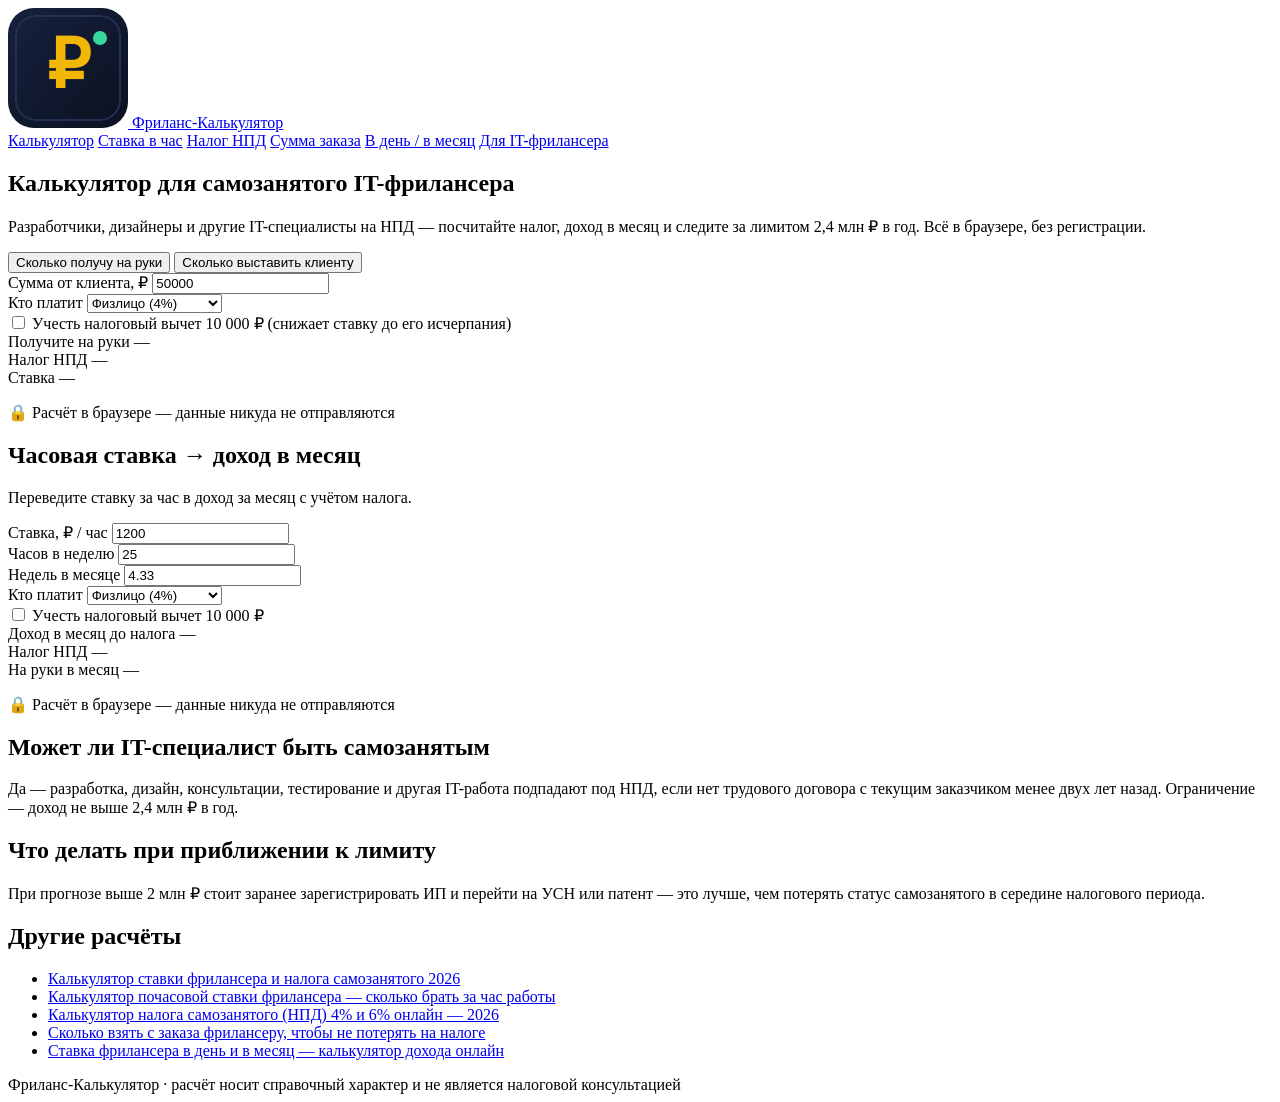
==== kalkulyator-dlya-samozanyatogo-it.html @ e2819bc7 "Add files via upload" ====
<!doctype html>
<html lang="ru">
<head>
<meta charset="UTF-8">
<meta name="viewport" content="width=device-width, initial-scale=1.0">
<title>Калькулятор для самозанятого IT-фрилансера — ставка, налог, лимит дохода</title>
<meta name="description" content="Калькулятор для самозанятых разработчиков и дизайнеров: ставка НПД 4%/6%, почасовой доход, контроль лимита 2,4 млн ₽ в год.">
<link rel="canonical" href="https://your-domain.ru/kalkulyator-dlya-samozanyatogo-it.html">
<meta property="og:type" content="website">
<meta property="og:title" content="Калькулятор для самозанятого IT-фрилансера — ставка, налог, лимит дохода">
<meta property="og:description" content="Калькулятор для самозанятых разработчиков и дизайнеров: ставка НПД 4%/6%, почасовой доход, контроль лимита 2,4 млн ₽ в год.">
<meta property="og:url" content="https://your-domain.ru/kalkulyator-dlya-samozanyatogo-it.html">
<link rel="icon" type="image/svg+xml" href="./favicon.svg">
<link rel="preconnect" href="https://fonts.googleapis.com">
<link rel="preconnect" href="https://fonts.gstatic.com" crossorigin>
<link href="https://fonts.googleapis.com/css2?family=Inter:wght@400;500;600;700&family=Manrope:wght@700;800&display=swap" rel="stylesheet">
<link rel="stylesheet" href="./assets/style.css">
<script>window.CALC_CONFIG = {"mainMode": "net", "showHourly": true, "showLimit": true};</script>
</head>
<body>

<header class="site-header">
  <div class="container">
    <a href="./index.html" class="brand">
      <img src="./favicon.svg" alt="Фриланс-Калькулятор">
      <span>Фриланс-Калькулятор</span>
    </a>
    <nav class="site-nav">
      <a href="./index.html">Калькулятор</a>
      <a href="./kalkulyator-stavki-v-chas.html">Ставка в час</a>
      <a href="./nalog-samozanyatogo-kalkulyator.html">Налог НПД</a>
      <a href="./skolko-vzyat-s-zakaza.html">Сумма заказа</a>
      <a href="./stavka-frilansera-v-den-mesyats.html">В день / в месяц</a>
      <a href="./kalkulyator-dlya-samozanyatogo-it.html" class="active">Для IT-фрилансера</a>
    </nav>
  </div>
</header>

<main>
  <section class="hero container">
    <h1>Калькулятор для самозанятого IT-фрилансера</h1>
    <p class="lead">Разработчики, дизайнеры и другие IT-специалисты на НПД — посчитайте налог, доход в месяц и следите за лимитом 2,4 млн ₽ в год. Всё в браузере, без регистрации.</p>
  </section>

  <div class="container">

      <div class="calc-card" id="calc-main">
        <div class="mode-toggle">
          <button type="button" id="modeNet">Сколько получу на руки</button>
          <button type="button" id="modeGross">Сколько выставить клиенту</button>
        </div>

        <div class="field-row">
          <div class="field">
            <label id="amountLabel" for="amount">Сумма от клиента, ₽</label>
            <input type="number" id="amount" min="0" step="100" value="50000">
          </div>
          <div class="field">
            <label for="clientType">Кто платит</label>
            <select id="clientType">
              <option value="fl">Физлицо (4%)</option>
              <option value="ul">Юрлицо / ИП (6%)</option>
            </select>
          </div>
        </div>

        <label class="checkbox-row">
          <input type="checkbox" id="useDeduction">
          Учесть налоговый вычет 10 000 ₽ (снижает ставку до его исчерпания)
        </label>
        <div class="field-row" id="deductionRow" style="display:none;">
          <div class="field">
            <label for="deductionRemaining">Остаток вычета, ₽</label>
            <input type="number" id="deductionRemaining" min="0" step="100" value="10000">
          </div>
        </div>

        <div class="result">
          <div class="result-row main">
            <span class="label" id="resultMainLabel">Получите на руки</span>
            <span class="value" id="resultMain">—</span>
          </div>
          <div class="result-row tax">
            <span class="label">Налог НПД</span>
            <span class="value" id="resultTax">—</span>
          </div>
          <div class="result-row">
            <span class="label">Ставка</span>
            <span class="value" id="resultRate">—</span>
          </div>
          <div class="result-row" id="resultDeductionRow" style="display:none;">
            <span class="label">Остаток вычета после расчёта</span>
            <span class="value" id="resultDeductionLeft">—</span>
          </div>
        </div>

      <p class="security-badge">🔒 Расчёт в браузере — данные никуда не отправляются</p>
      </div>

      <h2 class="section-title" id="hourly-title">Часовая ставка → доход в месяц</h2>
      <p class="section-sub" id="hourly-sub">Переведите ставку за час в доход за месяц с учётом налога.</p>

      <div class="calc-card" id="calc-hourly">
        <div class="field-row">
          <div class="field">
            <label for="hourlyRate">Ставка, ₽ / час</label>
            <input type="number" id="hourlyRate" min="0" step="50" value="1200">
          </div>
          <div class="field">
            <label for="hoursPerWeek">Часов в неделю</label>
            <input type="number" id="hoursPerWeek" min="0" step="1" value="25">
          </div>
        </div>
        <div class="field-row">
          <div class="field">
            <label for="weeksPerMonth">Недель в месяце</label>
            <input type="number" id="weeksPerMonth" min="0" step="0.01" value="4.33">
          </div>
          <div class="field">
            <label for="clientTypeHourly">Кто платит</label>
            <select id="clientTypeHourly">
              <option value="fl">Физлицо (4%)</option>
              <option value="ul">Юрлицо / ИП (6%)</option>
            </select>
          </div>
        </div>

        <label class="checkbox-row">
          <input type="checkbox" id="useDeductionHourly">
          Учесть налоговый вычет 10 000 ₽
        </label>
        <div class="field-row" id="deductionRowHourly" style="display:none;">
          <div class="field">
            <label for="deductionRemainingHourly">Остаток вычета, ₽</label>
            <input type="number" id="deductionRemainingHourly" min="0" step="100" value="10000">
          </div>
        </div>

        <div class="result">
          <div class="result-row">
            <span class="label">Доход в месяц до налога</span>
            <span class="value" id="hourlyGross">—</span>
          </div>
          <div class="result-row tax">
            <span class="label">Налог НПД</span>
            <span class="value" id="hourlyTax">—</span>
          </div>
          <div class="result-row main">
            <span class="label">На руки в месяц</span>
            <span class="value" id="hourlyNet">—</span>
          </div>
        </div>
      <p class="security-badge">🔒 Расчёт в браузере — данные никуда не отправляются</p>
      </div>

      <div id="limit-block" style="display:none;">
        <h2 class="section-title">Контроль лимита дохода</h2>
        <p class="section-sub">Самозанятый не может зарабатывать больше 2 400 000 ₽ в год.</p>
        <div class="calc-card">
          <div class="limit-bar-wrap">
            <div class="limit-bar-track">
              <div class="limit-bar-fill" id="limitBar" style="width:0%;"></div>
            </div>
          </div>
          <p class="hint" id="limitLabel">Введите данные в калькуляторе выше</p>
        </div>
      </div>

    <article class="article">
<h2>Может ли IT-специалист быть самозанятым</h2>
<p>Да — разработка, дизайн, консультации, тестирование и другая IT-работа
подпадают под НПД, если нет трудового договора с текущим заказчиком менее
двух лет назад. Ограничение — доход не выше 2,4 млн ₽ в год.</p>
<h2>Что делать при приближении к лимиту</h2>
<p>При прогнозе выше 2 млн ₽ стоит заранее зарегистрировать ИП и перейти
на УСН или патент — это лучше, чем потерять статус самозанятого в середине
налогового периода.</p>
    </article>

    <div class="related">
      <h2>Другие расчёты</h2>
      <ul>
        <li><a href="./index.html">Калькулятор ставки фрилансера и налога самозанятого 2026</a></li>
        <li><a href="./kalkulyator-stavki-v-chas.html">Калькулятор почасовой ставки фрилансера — сколько брать за час работы</a></li>
        <li><a href="./nalog-samozanyatogo-kalkulyator.html">Калькулятор налога самозанятого (НПД) 4% и 6% онлайн — 2026</a></li>
        <li><a href="./skolko-vzyat-s-zakaza.html">Сколько взять с заказа фрилансеру, чтобы не потерять на налоге</a></li>
        <li><a href="./stavka-frilansera-v-den-mesyats.html">Ставка фрилансера в день и в месяц — калькулятор дохода онлайн</a></li>
      </ul>
    </div>

  </div>
</main>

<footer class="site-footer">
  <div class="container">
    Фриланс-Калькулятор · расчёт носит справочный характер и не является налоговой консультацией
  </div>
</footer>

<script src="./assets/tool.js"></script>
</body>
</html>
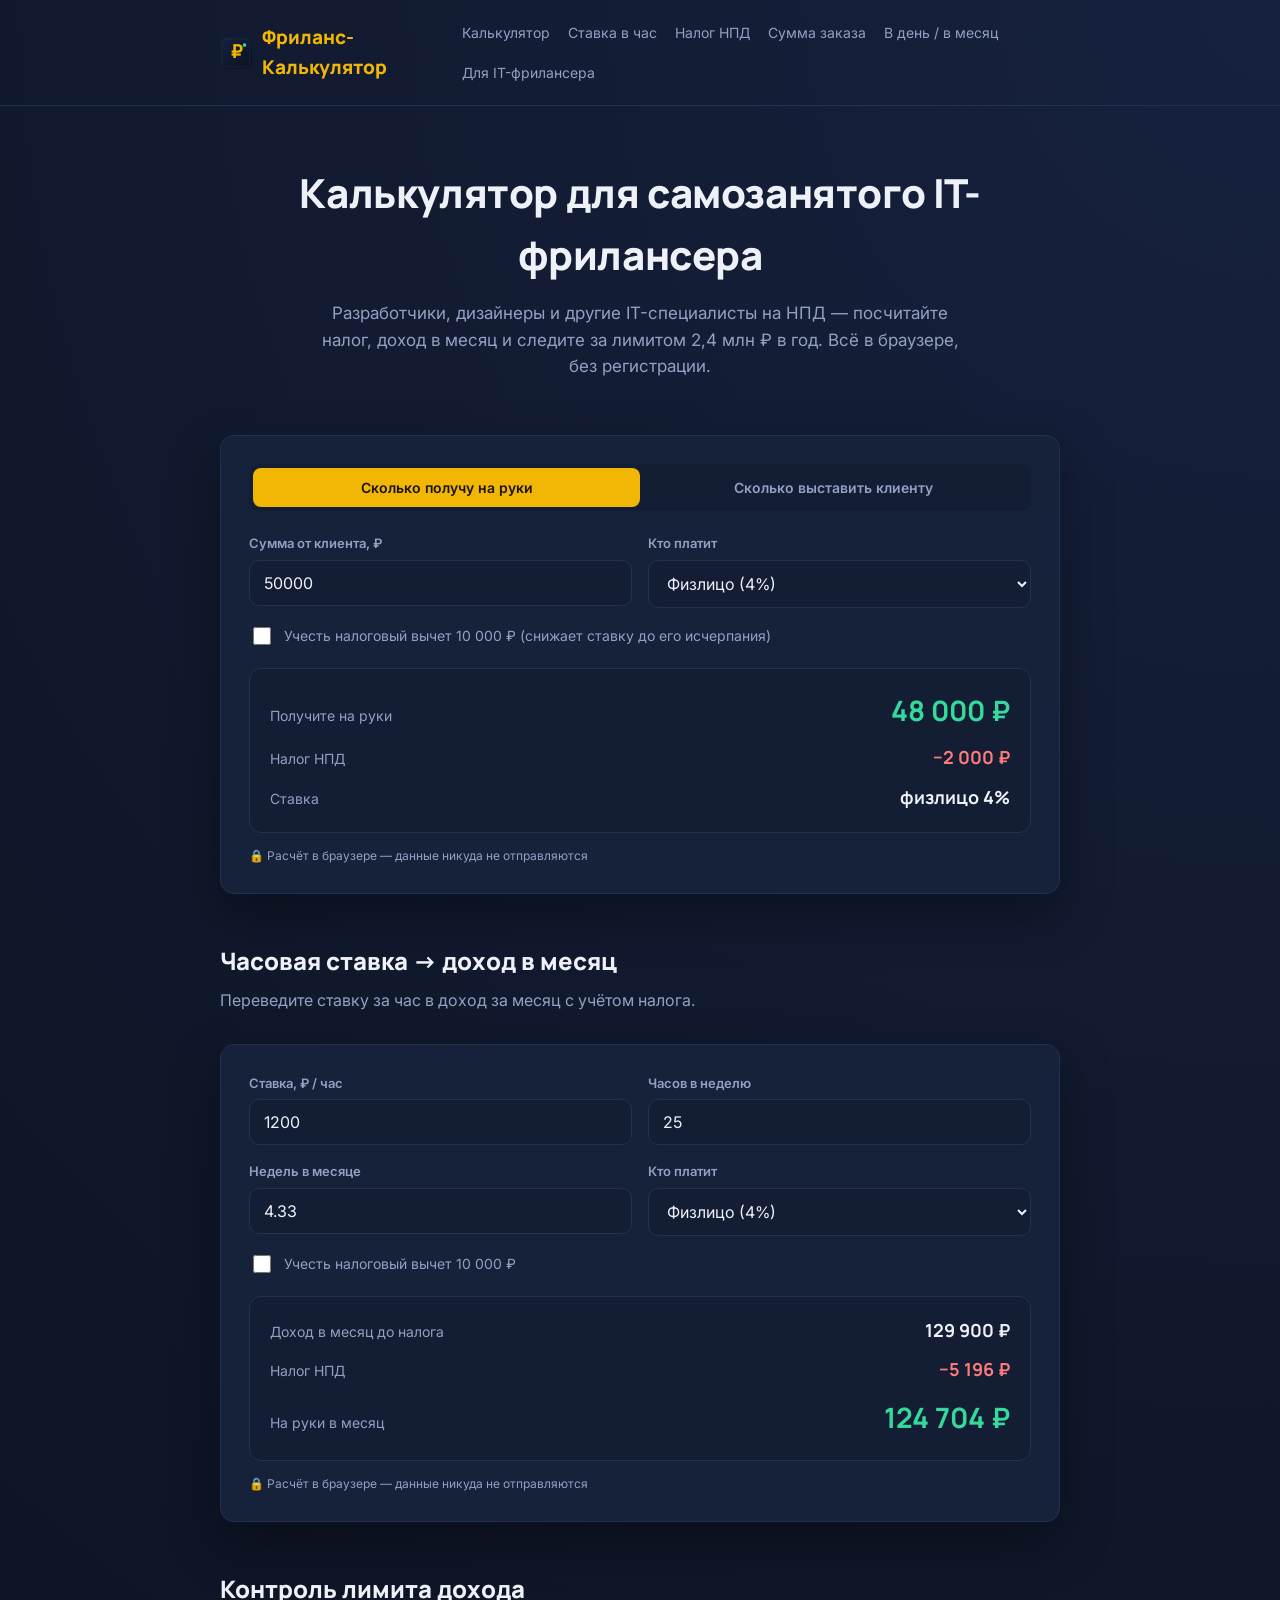
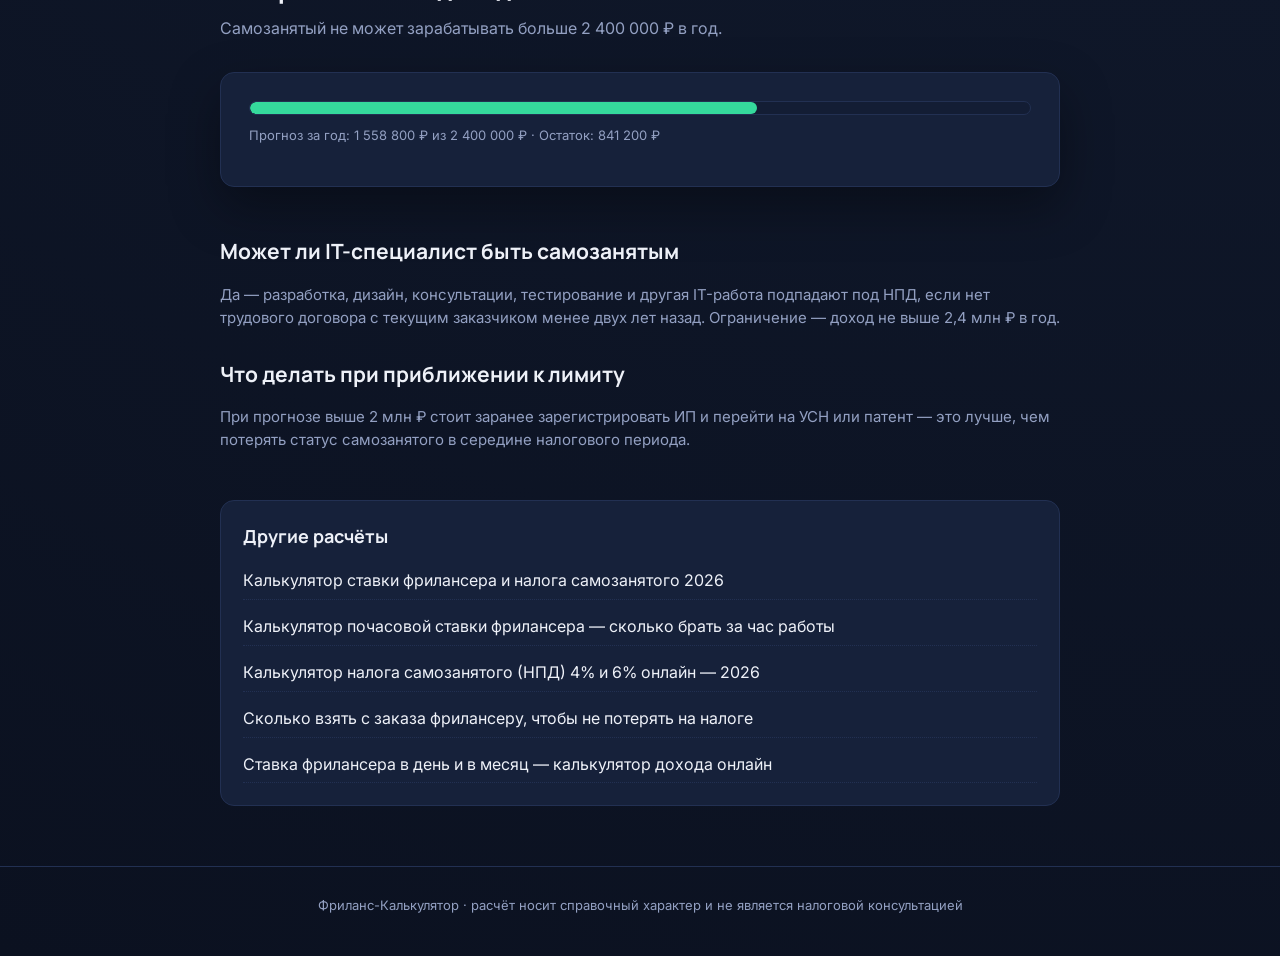
==== commit f1fade97: "Add files via upload" ====
--- a/kalkulyator-dlya-samozanyatogo-it.html
+++ b/kalkulyator-dlya-samozanyatogo-it.html
@@ -18,7 +18,17 @@
 <script>window.CALC_CONFIG = {"mainMode": "net", "showHourly": true, "showLimit": true};</script>
 </head>
 <body>
-
+<script type="text/javascript">
+    (function(m,e,t,r,i,k,a){
+        m[i]=m[i]||function(){(m[i].a=m[i].a||[]).push(arguments)};
+        m[i].l=1*new Date();
+        for (var j = 0; j < document.scripts.length; j++) {if (document.scripts[j].src === r) { return; }}
+        k=e.createElement(t),a=e.getElementsByTagName(t)[0],k.async=1,k.src=r,a.parentNode.insertBefore(k,a)
+    })(window, document,'script','https://mc.yandex.ru/metrika/tag.js?id=111534160', 'ym');
+
+    ym(111534160, 'init', {ssr:true, webvisor:true, clickmap:true, ecommerce:"dataLayer", referrer: document.referrer, url: location.href, accurateTrackBounce:true, trackLinks:true});
+</script>
+<noscript><div><img src="https://mc.yandex.ru/watch/111534160" style="position:absolute; left:-9999px;" alt="" /></div></noscript>
 <header class="site-header">
   <div class="container">
     <a href="./index.html" class="brand">
--- a/assets/style.css
+++ b/assets/style.css
@@ -0,0 +1,351 @@
+:root {
+  --bg: #0f1729;
+  --bg-soft: #131d34;
+  --card: #16213a;
+  --card-border: #223052;
+  --text: #eef1f8;
+  --text-muted: #93a0c2;
+  --accent: #f2b705;
+  --accent-dark: #c99400;
+  --positive: #35d99c;
+  --negative: #ff7a7a;
+  --radius: 14px;
+  --max-width: 880px;
+  --shadow: 0 20px 50px rgba(0, 0, 0, 0.35);
+}
+
+* {
+  box-sizing: border-box;
+}
+
+html {
+  scroll-behavior: smooth;
+}
+
+body {
+  margin: 0;
+  background: radial-gradient(circle at top right, #16213e 0%, #0f1729 55%, #0b1120 100%);
+  color: var(--text);
+  font-family: "Inter", -apple-system, BlinkMacSystemFont, sans-serif;
+  line-height: 1.55;
+  -webkit-font-smoothing: antialiased;
+}
+
+.container {
+  max-width: var(--max-width);
+  margin: 0 auto;
+  padding: 0 20px;
+}
+
+.site-header {
+  padding: 22px 0;
+  border-bottom: 1px solid var(--card-border);
+}
+
+.site-header .container {
+  display: flex;
+  align-items: center;
+  justify-content: space-between;
+  gap: 16px;
+}
+
+.brand {
+  display: flex;
+  align-items: center;
+  gap: 10px;
+  font-family: "Manrope", sans-serif;
+  font-weight: 800;
+  font-size: 19px;
+  color: var(--text);
+  text-decoration: none;
+}
+
+.brand img {
+  width: 32px;
+  height: 32px;
+}
+
+.brand span {
+  color: var(--accent);
+}
+
+nav.site-nav {
+  display: flex;
+  gap: 18px;
+  flex-wrap: wrap;
+}
+
+nav.site-nav a {
+  color: var(--text-muted);
+  text-decoration: none;
+  font-size: 14px;
+  transition: color 0.15s ease;
+}
+
+nav.site-nav a:hover {
+  color: var(--accent);
+}
+
+.hero {
+  padding: 56px 0 24px;
+  text-align: center;
+}
+
+.hero h1 {
+  font-family: "Manrope", sans-serif;
+  font-weight: 800;
+  font-size: clamp(28px, 4vw, 40px);
+  margin: 0 0 14px;
+  letter-spacing: -0.01em;
+}
+
+.hero p.lead {
+  color: var(--text-muted);
+  font-size: 17px;
+  max-width: 640px;
+  margin: 0 auto;
+}
+
+.calc-card {
+  background: var(--card);
+  border: 1px solid var(--card-border);
+  border-radius: var(--radius);
+  box-shadow: var(--shadow);
+  padding: 28px;
+  margin: 32px 0;
+}
+
+.mode-toggle {
+  display: flex;
+  background: var(--bg-soft);
+  border-radius: 10px;
+  padding: 4px;
+  margin-bottom: 22px;
+}
+
+.mode-toggle button {
+  flex: 1;
+  border: none;
+  background: transparent;
+  color: var(--text-muted);
+  padding: 11px 12px;
+  border-radius: 8px;
+  font-size: 14px;
+  font-weight: 600;
+  cursor: pointer;
+  transition: all 0.15s ease;
+  font-family: inherit;
+}
+
+.mode-toggle button.active {
+  background: var(--accent);
+  color: #1a1300;
+}
+
+.field-row {
+  display: grid;
+  grid-template-columns: 1fr 1fr;
+  gap: 16px;
+  margin-bottom: 16px;
+}
+
+@media (max-width: 560px) {
+  .field-row {
+    grid-template-columns: 1fr;
+  }
+}
+
+.field {
+  display: flex;
+  flex-direction: column;
+  gap: 6px;
+}
+
+.field label {
+  font-size: 13px;
+  color: var(--text-muted);
+  font-weight: 600;
+}
+
+.field input[type="number"],
+.field select {
+  background: var(--bg-soft);
+  border: 1px solid var(--card-border);
+  color: var(--text);
+  border-radius: 10px;
+  padding: 12px 14px;
+  font-size: 16px;
+  font-family: inherit;
+  outline: none;
+  transition: border-color 0.15s ease;
+}
+
+.field input[type="number"]:focus,
+.field select:focus {
+  border-color: var(--accent);
+}
+
+.checkbox-row {
+  display: flex;
+  align-items: center;
+  gap: 10px;
+  margin: 6px 0 20px;
+  font-size: 14px;
+  color: var(--text-muted);
+}
+
+.checkbox-row input {
+  width: 18px;
+  height: 18px;
+  accent-color: var(--accent);
+}
+
+.result {
+  background: var(--bg-soft);
+  border: 1px solid var(--card-border);
+  border-radius: 12px;
+  padding: 20px;
+  display: grid;
+  gap: 12px;
+}
+
+.result-row {
+  display: flex;
+  align-items: baseline;
+  justify-content: space-between;
+  gap: 12px;
+}
+
+.result-row .label {
+  color: var(--text-muted);
+  font-size: 14px;
+}
+
+.result-row .value {
+  font-family: "Manrope", sans-serif;
+  font-weight: 700;
+  font-size: 18px;
+}
+
+.result-row.main .value {
+  font-size: 28px;
+  color: var(--positive);
+}
+
+.result-row.tax .value {
+  color: var(--negative);
+}
+
+.hint {
+  font-size: 13px;
+  color: var(--text-muted);
+  margin-top: 4px;
+}
+
+.section-title {
+  font-family: "Manrope", sans-serif;
+  font-weight: 800;
+  font-size: 24px;
+  margin: 48px 0 8px;
+}
+
+.section-sub {
+  color: var(--text-muted);
+  margin: 0 0 20px;
+}
+
+.article {
+  margin: 48px 0;
+  color: var(--text-muted);
+  font-size: 15px;
+}
+
+.article h2 {
+  color: var(--text);
+  font-family: "Manrope", sans-serif;
+  font-size: 21px;
+  margin: 28px 0 10px;
+}
+
+.article ul {
+  padding-left: 20px;
+}
+
+.article a {
+  color: var(--accent);
+}
+
+.related {
+  margin: 40px 0;
+  padding: 22px;
+  background: var(--card);
+  border: 1px solid var(--card-border);
+  border-radius: var(--radius);
+}
+
+.related h2 {
+  font-family: "Manrope", sans-serif;
+  font-size: 18px;
+  margin: 0 0 12px;
+}
+
+.related ul {
+  list-style: none;
+  padding: 0;
+  margin: 0;
+  display: grid;
+  gap: 8px;
+}
+
+.related a {
+  color: var(--text);
+  text-decoration: none;
+  border-bottom: 1px dotted var(--card-border);
+  display: block;
+  padding: 6px 0;
+}
+
+.related a:hover {
+  color: var(--accent);
+}
+
+.security-badge {
+  margin: 14px 0 0;
+  font-size: 12px;
+  color: var(--text-muted);
+  display: flex;
+  align-items: center;
+  gap: 6px;
+}
+
+.limit-bar-wrap {
+  margin-bottom: 10px;
+}
+
+.limit-bar-track {
+  background: var(--bg-soft);
+  border: 1px solid var(--card-border);
+  border-radius: 100px;
+  height: 14px;
+  overflow: hidden;
+}
+
+.limit-bar-fill {
+  height: 100%;
+  border-radius: 100px;
+  background: var(--positive);
+  transition: width 0.25s ease, background 0.25s ease;
+}
+
+.site-footer {
+  border-top: 1px solid var(--card-border);
+  margin-top: 60px;
+  padding: 28px 0 40px;
+  color: var(--text-muted);
+  font-size: 13px;
+  text-align: center;
+}
+
+.site-footer a {
+  color: var(--text-muted);
+}
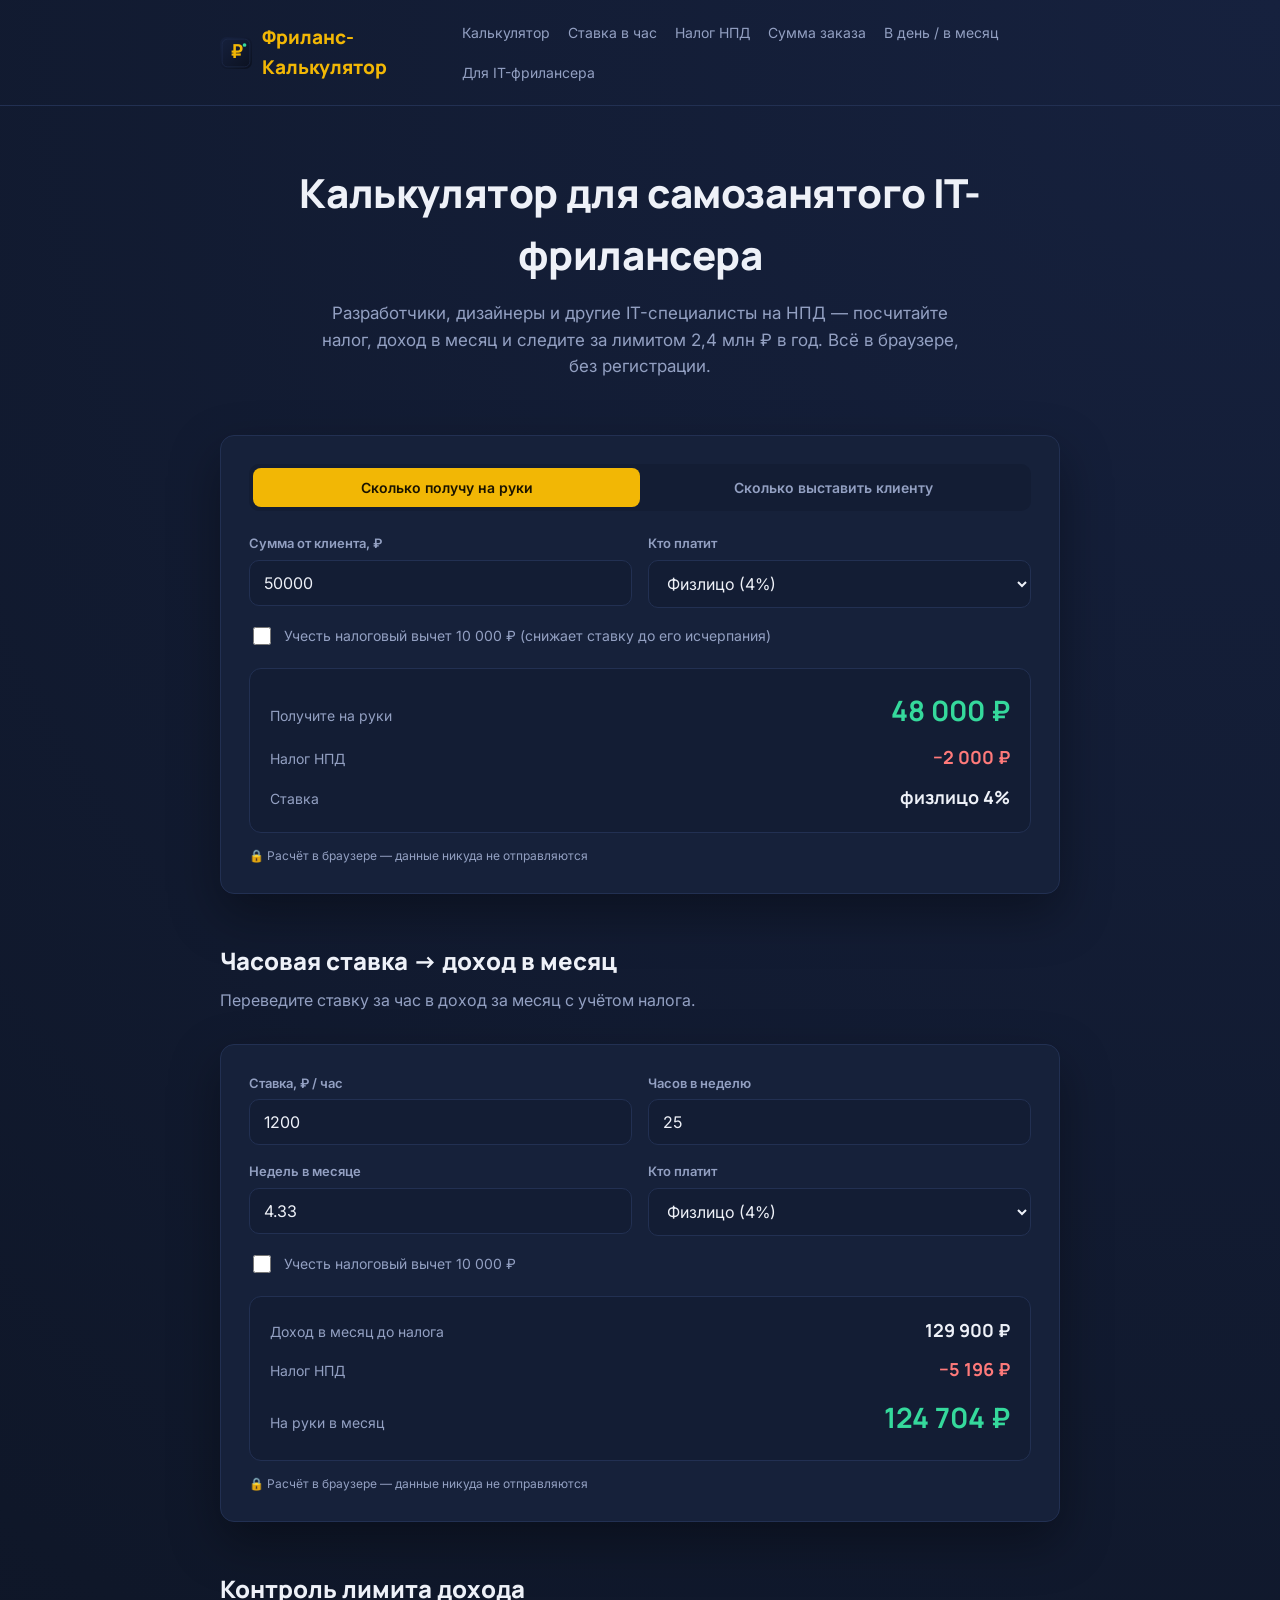
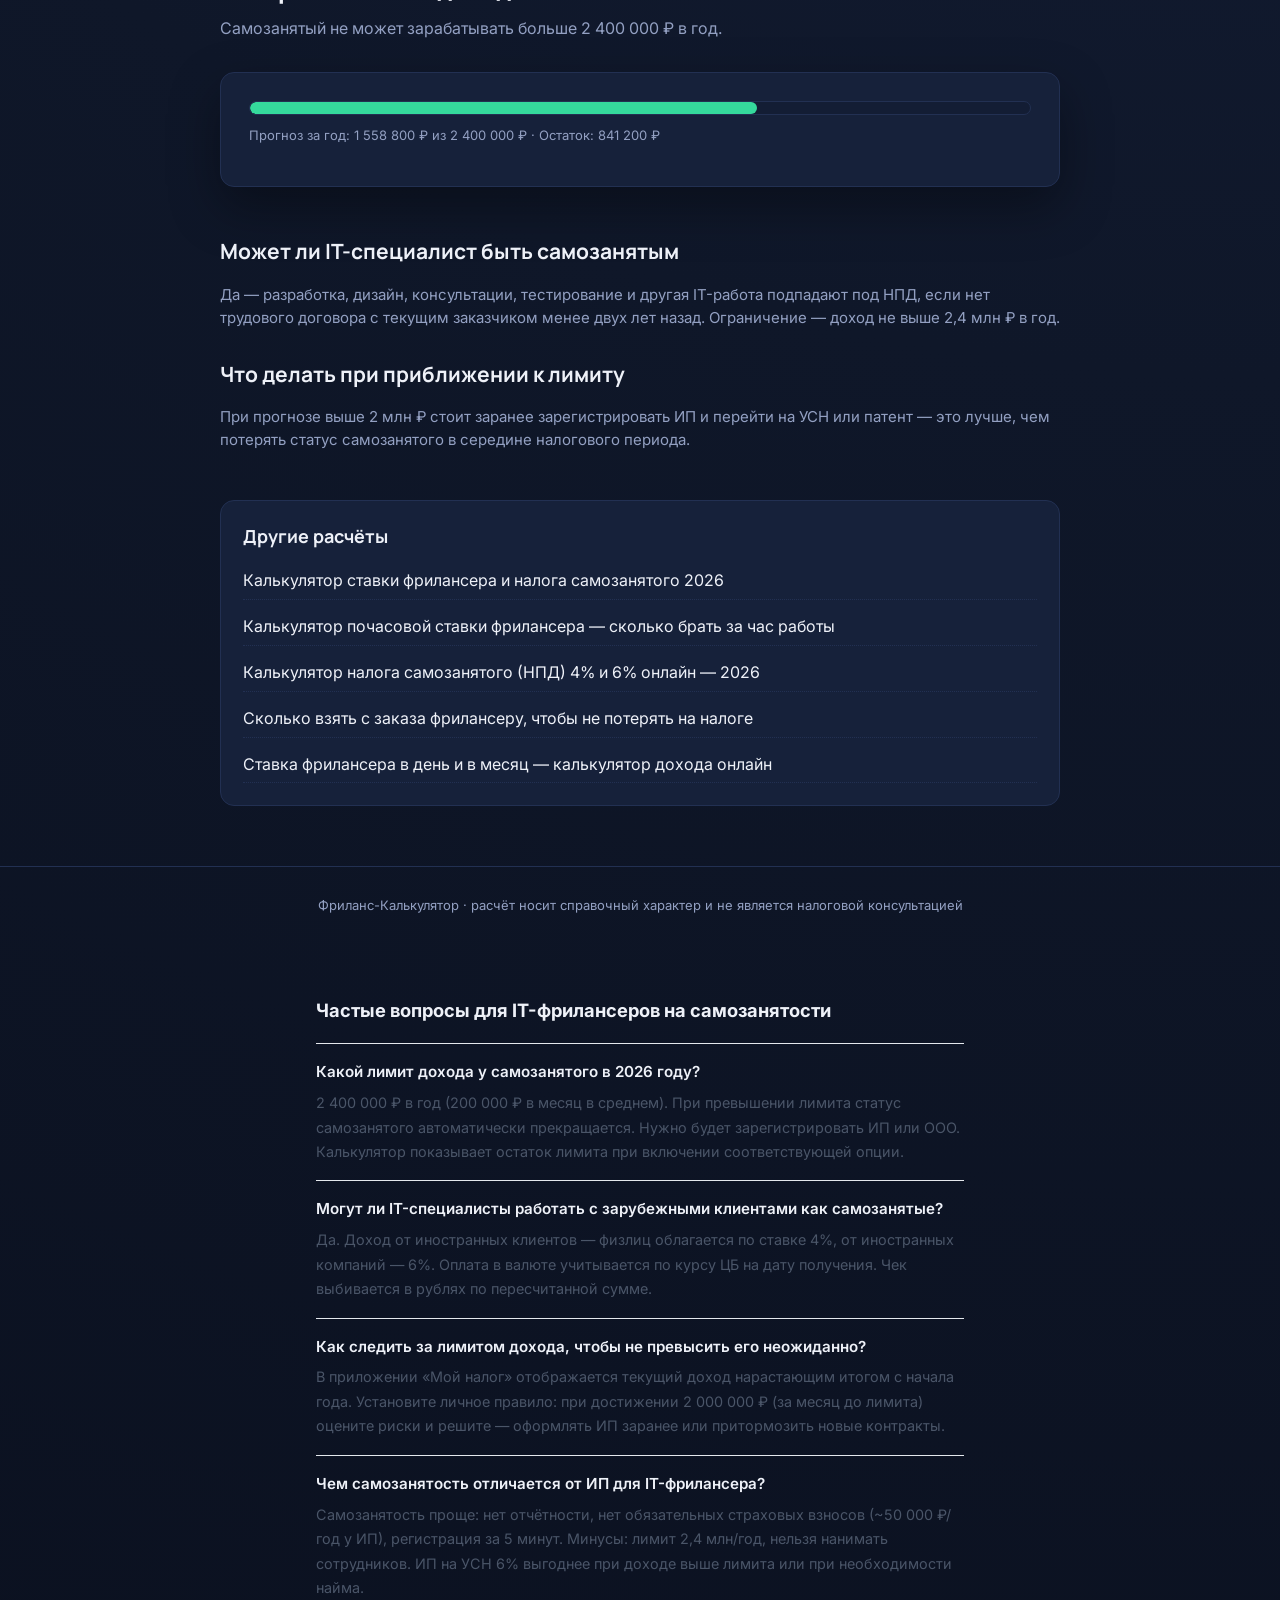
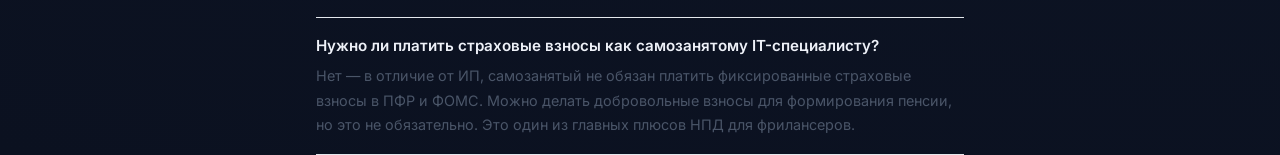
==== commit f96bb692: "Add files via upload" ====
--- a/kalkulyator-dlya-samozanyatogo-it.html
+++ b/kalkulyator-dlya-samozanyatogo-it.html
@@ -1,212 +1,395 @@
-<!doctype html>
-<html lang="ru">
-<head>
-<meta charset="UTF-8">
-<meta name="viewport" content="width=device-width, initial-scale=1.0">
-<title>Калькулятор для самозанятого IT-фрилансера — ставка, налог, лимит дохода</title>
-<meta name="description" content="Калькулятор для самозанятых разработчиков и дизайнеров: ставка НПД 4%/6%, почасовой доход, контроль лимита 2,4 млн ₽ в год.">
-<link rel="canonical" href="https://your-domain.ru/kalkulyator-dlya-samozanyatogo-it.html">
-<meta property="og:type" content="website">
-<meta property="og:title" content="Калькулятор для самозанятого IT-фрилансера — ставка, налог, лимит дохода">
-<meta property="og:description" content="Калькулятор для самозанятых разработчиков и дизайнеров: ставка НПД 4%/6%, почасовой доход, контроль лимита 2,4 млн ₽ в год.">
-<meta property="og:url" content="https://your-domain.ru/kalkulyator-dlya-samozanyatogo-it.html">
-<link rel="icon" type="image/svg+xml" href="./favicon.svg">
-<link rel="preconnect" href="https://fonts.googleapis.com">
-<link rel="preconnect" href="https://fonts.gstatic.com" crossorigin>
-<link href="https://fonts.googleapis.com/css2?family=Inter:wght@400;500;600;700&family=Manrope:wght@700;800&display=swap" rel="stylesheet">
-<link rel="stylesheet" href="./assets/style.css">
-<script>window.CALC_CONFIG = {"mainMode": "net", "showHourly": true, "showLimit": true};</script>
-</head>
-<body>
-<script type="text/javascript">
-    (function(m,e,t,r,i,k,a){
-        m[i]=m[i]||function(){(m[i].a=m[i].a||[]).push(arguments)};
-        m[i].l=1*new Date();
-        for (var j = 0; j < document.scripts.length; j++) {if (document.scripts[j].src === r) { return; }}
-        k=e.createElement(t),a=e.getElementsByTagName(t)[0],k.async=1,k.src=r,a.parentNode.insertBefore(k,a)
-    })(window, document,'script','https://mc.yandex.ru/metrika/tag.js?id=111534160', 'ym');
-
-    ym(111534160, 'init', {ssr:true, webvisor:true, clickmap:true, ecommerce:"dataLayer", referrer: document.referrer, url: location.href, accurateTrackBounce:true, trackLinks:true});
-</script>
-<noscript><div><img src="https://mc.yandex.ru/watch/111534160" style="position:absolute; left:-9999px;" alt="" /></div></noscript>
-<header class="site-header">
-  <div class="container">
-    <a href="./index.html" class="brand">
-      <img src="./favicon.svg" alt="Фриланс-Калькулятор">
-      <span>Фриланс-Калькулятор</span>
-    </a>
-    <nav class="site-nav">
-      <a href="./index.html">Калькулятор</a>
-      <a href="./kalkulyator-stavki-v-chas.html">Ставка в час</a>
-      <a href="./nalog-samozanyatogo-kalkulyator.html">Налог НПД</a>
-      <a href="./skolko-vzyat-s-zakaza.html">Сумма заказа</a>
-      <a href="./stavka-frilansera-v-den-mesyats.html">В день / в месяц</a>
-      <a href="./kalkulyator-dlya-samozanyatogo-it.html" class="active">Для IT-фрилансера</a>
-    </nav>
-  </div>
-</header>
-
-<main>
-  <section class="hero container">
-    <h1>Калькулятор для самозанятого IT-фрилансера</h1>
-    <p class="lead">Разработчики, дизайнеры и другие IT-специалисты на НПД — посчитайте налог, доход в месяц и следите за лимитом 2,4 млн ₽ в год. Всё в браузере, без регистрации.</p>
-  </section>
-
-  <div class="container">
-
-      <div class="calc-card" id="calc-main">
-        <div class="mode-toggle">
-          <button type="button" id="modeNet">Сколько получу на руки</button>
-          <button type="button" id="modeGross">Сколько выставить клиенту</button>
-        </div>
-
-        <div class="field-row">
-          <div class="field">
-            <label id="amountLabel" for="amount">Сумма от клиента, ₽</label>
-            <input type="number" id="amount" min="0" step="100" value="50000">
-          </div>
-          <div class="field">
-            <label for="clientType">Кто платит</label>
-            <select id="clientType">
-              <option value="fl">Физлицо (4%)</option>
-              <option value="ul">Юрлицо / ИП (6%)</option>
-            </select>
-          </div>
-        </div>
-
-        <label class="checkbox-row">
-          <input type="checkbox" id="useDeduction">
-          Учесть налоговый вычет 10 000 ₽ (снижает ставку до его исчерпания)
-        </label>
-        <div class="field-row" id="deductionRow" style="display:none;">
-          <div class="field">
-            <label for="deductionRemaining">Остаток вычета, ₽</label>
-            <input type="number" id="deductionRemaining" min="0" step="100" value="10000">
-          </div>
-        </div>
-
-        <div class="result">
-          <div class="result-row main">
-            <span class="label" id="resultMainLabel">Получите на руки</span>
-            <span class="value" id="resultMain">—</span>
-          </div>
-          <div class="result-row tax">
-            <span class="label">Налог НПД</span>
-            <span class="value" id="resultTax">—</span>
-          </div>
-          <div class="result-row">
-            <span class="label">Ставка</span>
-            <span class="value" id="resultRate">—</span>
-          </div>
-          <div class="result-row" id="resultDeductionRow" style="display:none;">
-            <span class="label">Остаток вычета после расчёта</span>
-            <span class="value" id="resultDeductionLeft">—</span>
-          </div>
-        </div>
-
-      <p class="security-badge">🔒 Расчёт в браузере — данные никуда не отправляются</p>
-      </div>
-
-      <h2 class="section-title" id="hourly-title">Часовая ставка → доход в месяц</h2>
-      <p class="section-sub" id="hourly-sub">Переведите ставку за час в доход за месяц с учётом налога.</p>
-
-      <div class="calc-card" id="calc-hourly">
-        <div class="field-row">
-          <div class="field">
-            <label for="hourlyRate">Ставка, ₽ / час</label>
-            <input type="number" id="hourlyRate" min="0" step="50" value="1200">
-          </div>
-          <div class="field">
-            <label for="hoursPerWeek">Часов в неделю</label>
-            <input type="number" id="hoursPerWeek" min="0" step="1" value="25">
-          </div>
-        </div>
-        <div class="field-row">
-          <div class="field">
-            <label for="weeksPerMonth">Недель в месяце</label>
-            <input type="number" id="weeksPerMonth" min="0" step="0.01" value="4.33">
-          </div>
-          <div class="field">
-            <label for="clientTypeHourly">Кто платит</label>
-            <select id="clientTypeHourly">
-              <option value="fl">Физлицо (4%)</option>
-              <option value="ul">Юрлицо / ИП (6%)</option>
-            </select>
-          </div>
-        </div>
-
-        <label class="checkbox-row">
-          <input type="checkbox" id="useDeductionHourly">
-          Учесть налоговый вычет 10 000 ₽
-        </label>
-        <div class="field-row" id="deductionRowHourly" style="display:none;">
-          <div class="field">
-            <label for="deductionRemainingHourly">Остаток вычета, ₽</label>
-            <input type="number" id="deductionRemainingHourly" min="0" step="100" value="10000">
-          </div>
-        </div>
-
-        <div class="result">
-          <div class="result-row">
-            <span class="label">Доход в месяц до налога</span>
-            <span class="value" id="hourlyGross">—</span>
-          </div>
-          <div class="result-row tax">
-            <span class="label">Налог НПД</span>
-            <span class="value" id="hourlyTax">—</span>
-          </div>
-          <div class="result-row main">
-            <span class="label">На руки в месяц</span>
-            <span class="value" id="hourlyNet">—</span>
-          </div>
-        </div>
-      <p class="security-badge">🔒 Расчёт в браузере — данные никуда не отправляются</p>
-      </div>
-
-      <div id="limit-block" style="display:none;">
-        <h2 class="section-title">Контроль лимита дохода</h2>
-        <p class="section-sub">Самозанятый не может зарабатывать больше 2 400 000 ₽ в год.</p>
-        <div class="calc-card">
-          <div class="limit-bar-wrap">
-            <div class="limit-bar-track">
-              <div class="limit-bar-fill" id="limitBar" style="width:0%;"></div>
-            </div>
-          </div>
-          <p class="hint" id="limitLabel">Введите данные в калькуляторе выше</p>
-        </div>
-      </div>
-
-    <article class="article">
-<h2>Может ли IT-специалист быть самозанятым</h2>
-<p>Да — разработка, дизайн, консультации, тестирование и другая IT-работа
-подпадают под НПД, если нет трудового договора с текущим заказчиком менее
-двух лет назад. Ограничение — доход не выше 2,4 млн ₽ в год.</p>
-<h2>Что делать при приближении к лимиту</h2>
-<p>При прогнозе выше 2 млн ₽ стоит заранее зарегистрировать ИП и перейти
-на УСН или патент — это лучше, чем потерять статус самозанятого в середине
-налогового периода.</p>
-    </article>
-
-    <div class="related">
-      <h2>Другие расчёты</h2>
-      <ul>
-        <li><a href="./index.html">Калькулятор ставки фрилансера и налога самозанятого 2026</a></li>
-        <li><a href="./kalkulyator-stavki-v-chas.html">Калькулятор почасовой ставки фрилансера — сколько брать за час работы</a></li>
-        <li><a href="./nalog-samozanyatogo-kalkulyator.html">Калькулятор налога самозанятого (НПД) 4% и 6% онлайн — 2026</a></li>
-        <li><a href="./skolko-vzyat-s-zakaza.html">Сколько взять с заказа фрилансеру, чтобы не потерять на налоге</a></li>
-        <li><a href="./stavka-frilansera-v-den-mesyats.html">Ставка фрилансера в день и в месяц — калькулятор дохода онлайн</a></li>
-      </ul>
-    </div>
-
-  </div>
-</main>
-
-<footer class="site-footer">
-  <div class="container">
-    Фриланс-Калькулятор · расчёт носит справочный характер и не является налоговой консультацией
-  </div>
-</footer>
-
-<script src="./assets/tool.js"></script>
-</body>
-</html>
+<!doctype html>
+<html lang="ru">
+  <head>
+    <meta charset="UTF-8" />
+    <meta name="viewport" content="width=device-width, initial-scale=1.0" />
+    <title>
+      Калькулятор для самозанятого IT-фрилансера — ставка, налог, лимит дохода
+    </title>
+    <meta
+      name="description"
+      content="Калькулятор для самозанятых разработчиков и дизайнеров: ставка НПД 4%/6%, почасовой доход, контроль лимита 2,4 млн ₽ в год."
+    />
+    <link
+      rel="canonical"
+      href="https://frilans-calculator.ru/kalkulyator-dlya-samozanyatogo-it.html"
+    />
+    <meta property="og:type" content="website" />
+    <meta
+      property="og:title"
+      content="Калькулятор для самозанятого IT-фрилансера — ставка, налог, лимит дохода"
+    />
+    <meta
+      property="og:description"
+      content="Калькулятор для самозанятых разработчиков и дизайнеров: ставка НПД 4%/6%, почасовой доход, контроль лимита 2,4 млн ₽ в год."
+    />
+    <meta
+      property="og:url"
+      content="https://frilans-calculator.ru/kalkulyator-dlya-samozanyatogo-it.html"
+    />
+    <link rel="icon" type="image/svg+xml" href="./favicon.svg" />
+    <link rel="preconnect" href="https://fonts.googleapis.com" />
+    <link rel="preconnect" href="https://fonts.gstatic.com" crossorigin />
+    <link
+      href="https://fonts.googleapis.com/css2?family=Inter:wght@400;500;600;700&family=Manrope:wght@700;800&display=swap"
+      rel="stylesheet"
+    />
+    <link rel="stylesheet" href="./assets/style.css" />
+    <script>
+      window.CALC_CONFIG = {
+        mainMode: "net",
+        showHourly: true,
+        showLimit: true,
+      };
+    </script>
+      <style>
+      .faq-section { max-width: 680px; margin: 2.5rem auto 0; padding: 0 1rem; }
+      .faq-section h2 { font-size: 1.15rem; font-weight: 700; margin-bottom: 1.2rem; }
+      .faq-item { border-top: 1px solid #e4e8ed; padding: 1rem 0; }
+      .faq-item:last-child { border-bottom: 1px solid #e4e8ed; }
+      .faq-item h3 { font-size: 0.95rem; font-weight: 600; margin: 0 0 0.45rem; }
+      .faq-item p { font-size: 0.9rem; margin: 0; line-height: 1.7; color: #4a5568; }
+    </style>
+  </head>
+  <body>
+    <script type="text/javascript">
+      (function (m, e, t, r, i, k, a) {
+        m[i] =
+          m[i] ||
+          function () {
+            (m[i].a = m[i].a || []).push(arguments);
+          };
+        m[i].l = 1 * new Date();
+        for (var j = 0; j < document.scripts.length; j++) {
+          if (document.scripts[j].src === r) {
+            return;
+          }
+        }
+        ((k = e.createElement(t)),
+          (a = e.getElementsByTagName(t)[0]),
+          (k.async = 1),
+          (k.src = r),
+          a.parentNode.insertBefore(k, a));
+      })(
+        window,
+        document,
+        "script",
+        "https://mc.yandex.ru/metrika/tag.js?id=111534160",
+        "ym",
+      );
+
+      ym(111534160, "init", {
+        ssr: true,
+        webvisor: true,
+        clickmap: true,
+        ecommerce: "dataLayer",
+        referrer: document.referrer,
+        url: location.href,
+        accurateTrackBounce: true,
+        trackLinks: true,
+      });
+    </script>
+    <noscript
+      ><div>
+        <img
+          src="https://mc.yandex.ru/watch/111534160"
+          style="position: absolute; left: -9999px"
+          alt=""
+        /></div
+    ></noscript>
+    <header class="site-header">
+      <div class="container">
+        <a href="./index.html" class="brand">
+          <img src="./favicon.svg" alt="Фриланс-Калькулятор" />
+          <span>Фриланс-Калькулятор</span>
+        </a>
+        <nav class="site-nav">
+          <a href="./index.html">Калькулятор</a>
+          <a href="./kalkulyator-stavki-v-chas.html">Ставка в час</a>
+          <a href="./nalog-samozanyatogo-kalkulyator.html">Налог НПД</a>
+          <a href="./skolko-vzyat-s-zakaza.html">Сумма заказа</a>
+          <a href="./stavka-frilansera-v-den-mesyats.html">В день / в месяц</a>
+          <a href="./kalkulyator-dlya-samozanyatogo-it.html" class="active"
+            >Для IT-фрилансера</a
+          >
+        </nav>
+      </div>
+    </header>
+
+    <main>
+      <section class="hero container">
+        <h1>Калькулятор для самозанятого IT-фрилансера</h1>
+        <p class="lead">
+          Разработчики, дизайнеры и другие IT-специалисты на НПД — посчитайте
+          налог, доход в месяц и следите за лимитом 2,4 млн ₽ в год. Всё в
+          браузере, без регистрации.
+        </p>
+      </section>
+
+      <div class="container">
+        <div class="calc-card" id="calc-main">
+          <div class="mode-toggle">
+            <button type="button" id="modeNet">Сколько получу на руки</button>
+            <button type="button" id="modeGross">
+              Сколько выставить клиенту
+            </button>
+          </div>
+
+          <div class="field-row">
+            <div class="field">
+              <label id="amountLabel" for="amount">Сумма от клиента, ₽</label>
+              <input
+                type="number"
+                id="amount"
+                min="0"
+                step="100"
+                value="50000"
+              />
+            </div>
+            <div class="field">
+              <label for="clientType">Кто платит</label>
+              <select id="clientType">
+                <option value="fl">Физлицо (4%)</option>
+                <option value="ul">Юрлицо / ИП (6%)</option>
+              </select>
+            </div>
+          </div>
+
+          <label class="checkbox-row">
+            <input type="checkbox" id="useDeduction" />
+            Учесть налоговый вычет 10 000 ₽ (снижает ставку до его исчерпания)
+          </label>
+          <div class="field-row" id="deductionRow" style="display: none">
+            <div class="field">
+              <label for="deductionRemaining">Остаток вычета, ₽</label>
+              <input
+                type="number"
+                id="deductionRemaining"
+                min="0"
+                step="100"
+                value="10000"
+              />
+            </div>
+          </div>
+
+          <div class="result">
+            <div class="result-row main">
+              <span class="label" id="resultMainLabel">Получите на руки</span>
+              <span class="value" id="resultMain">—</span>
+            </div>
+            <div class="result-row tax">
+              <span class="label">Налог НПД</span>
+              <span class="value" id="resultTax">—</span>
+            </div>
+            <div class="result-row">
+              <span class="label">Ставка</span>
+              <span class="value" id="resultRate">—</span>
+            </div>
+            <div
+              class="result-row"
+              id="resultDeductionRow"
+              style="display: none"
+            >
+              <span class="label">Остаток вычета после расчёта</span>
+              <span class="value" id="resultDeductionLeft">—</span>
+            </div>
+          </div>
+
+          <p class="security-badge">
+            🔒 Расчёт в браузере — данные никуда не отправляются
+          </p>
+        </div>
+
+        <h2 class="section-title" id="hourly-title">
+          Часовая ставка → доход в месяц
+        </h2>
+        <p class="section-sub" id="hourly-sub">
+          Переведите ставку за час в доход за месяц с учётом налога.
+        </p>
+
+        <div class="calc-card" id="calc-hourly">
+          <div class="field-row">
+            <div class="field">
+              <label for="hourlyRate">Ставка, ₽ / час</label>
+              <input
+                type="number"
+                id="hourlyRate"
+                min="0"
+                step="50"
+                value="1200"
+              />
+            </div>
+            <div class="field">
+              <label for="hoursPerWeek">Часов в неделю</label>
+              <input
+                type="number"
+                id="hoursPerWeek"
+                min="0"
+                step="1"
+                value="25"
+              />
+            </div>
+          </div>
+          <div class="field-row">
+            <div class="field">
+              <label for="weeksPerMonth">Недель в месяце</label>
+              <input
+                type="number"
+                id="weeksPerMonth"
+                min="0"
+                step="0.01"
+                value="4.33"
+              />
+            </div>
+            <div class="field">
+              <label for="clientTypeHourly">Кто платит</label>
+              <select id="clientTypeHourly">
+                <option value="fl">Физлицо (4%)</option>
+                <option value="ul">Юрлицо / ИП (6%)</option>
+              </select>
+            </div>
+          </div>
+
+          <label class="checkbox-row">
+            <input type="checkbox" id="useDeductionHourly" />
+            Учесть налоговый вычет 10 000 ₽
+          </label>
+          <div class="field-row" id="deductionRowHourly" style="display: none">
+            <div class="field">
+              <label for="deductionRemainingHourly">Остаток вычета, ₽</label>
+              <input
+                type="number"
+                id="deductionRemainingHourly"
+                min="0"
+                step="100"
+                value="10000"
+              />
+            </div>
+          </div>
+
+          <div class="result">
+            <div class="result-row">
+              <span class="label">Доход в месяц до налога</span>
+              <span class="value" id="hourlyGross">—</span>
+            </div>
+            <div class="result-row tax">
+              <span class="label">Налог НПД</span>
+              <span class="value" id="hourlyTax">—</span>
+            </div>
+            <div class="result-row main">
+              <span class="label">На руки в месяц</span>
+              <span class="value" id="hourlyNet">—</span>
+            </div>
+          </div>
+          <p class="security-badge">
+            🔒 Расчёт в браузере — данные никуда не отправляются
+          </p>
+        </div>
+
+        <div id="limit-block" style="display: none">
+          <h2 class="section-title">Контроль лимита дохода</h2>
+          <p class="section-sub">
+            Самозанятый не может зарабатывать больше 2 400 000 ₽ в год.
+          </p>
+          <div class="calc-card">
+            <div class="limit-bar-wrap">
+              <div class="limit-bar-track">
+                <div
+                  class="limit-bar-fill"
+                  id="limitBar"
+                  style="width: 0%"
+                ></div>
+              </div>
+            </div>
+            <p class="hint" id="limitLabel">
+              Введите данные в калькуляторе выше
+            </p>
+          </div>
+        </div>
+
+        <article class="article">
+          <h2>Может ли IT-специалист быть самозанятым</h2>
+          <p>
+            Да — разработка, дизайн, консультации, тестирование и другая
+            IT-работа подпадают под НПД, если нет трудового договора с текущим
+            заказчиком менее двух лет назад. Ограничение — доход не выше 2,4 млн
+            ₽ в год.
+          </p>
+          <h2>Что делать при приближении к лимиту</h2>
+          <p>
+            При прогнозе выше 2 млн ₽ стоит заранее зарегистрировать ИП и
+            перейти на УСН или патент — это лучше, чем потерять статус
+            самозанятого в середине налогового периода.
+          </p>
+        </article>
+
+        <div class="related">
+          <h2>Другие расчёты</h2>
+          <ul>
+            <li>
+              <a href="./index.html"
+                >Калькулятор ставки фрилансера и налога самозанятого 2026</a
+              >
+            </li>
+            <li>
+              <a href="./kalkulyator-stavki-v-chas.html"
+                >Калькулятор почасовой ставки фрилансера — сколько брать за час
+                работы</a
+              >
+            </li>
+            <li>
+              <a href="./nalog-samozanyatogo-kalkulyator.html"
+                >Калькулятор налога самозанятого (НПД) 4% и 6% онлайн — 2026</a
+              >
+            </li>
+            <li>
+              <a href="./skolko-vzyat-s-zakaza.html"
+                >Сколько взять с заказа фрилансеру, чтобы не потерять на
+                налоге</a
+              >
+            </li>
+            <li>
+              <a href="./stavka-frilansera-v-den-mesyats.html"
+                >Ставка фрилансера в день и в месяц — калькулятор дохода
+                онлайн</a
+              >
+            </li>
+          </ul>
+        </div>
+      </div>
+    </main>
+
+    <footer class="site-footer">
+      <div class="container">
+        Фриланс-Калькулятор · расчёт носит справочный характер и не является
+        налоговой консультацией
+      </div>
+    </footer>
+
+    
+    <section class="faq-section">
+      <h2>Частые вопросы для IT-фрилансеров на самозанятости</h2>
+      <div class="faq-item">
+        <h3>Какой лимит дохода у самозанятого в 2026 году?</h3>
+        <p>2 400 000 ₽ в год (200 000 ₽ в месяц в среднем). При превышении лимита статус самозанятого автоматически прекращается. Нужно будет зарегистрировать ИП или ООО. Калькулятор показывает остаток лимита при включении соответствующей опции.</p>
+      </div>
+      <div class="faq-item">
+        <h3>Могут ли IT-специалисты работать с зарубежными клиентами как самозанятые?</h3>
+        <p>Да. Доход от иностранных клиентов — физлиц облагается по ставке 4%, от иностранных компаний — 6%. Оплата в валюте учитывается по курсу ЦБ на дату получения. Чек выбивается в рублях по пересчитанной сумме.</p>
+      </div>
+      <div class="faq-item">
+        <h3>Как следить за лимитом дохода, чтобы не превысить его неожиданно?</h3>
+        <p>В приложении «Мой налог» отображается текущий доход нарастающим итогом с начала года. Установите личное правило: при достижении 2 000 000 ₽ (за месяц до лимита) оцените риски и решите — оформлять ИП заранее или притормозить новые контракты.</p>
+      </div>
+      <div class="faq-item">
+        <h3>Чем самозанятость отличается от ИП для IT-фрилансера?</h3>
+        <p>Самозанятость проще: нет отчётности, нет обязательных страховых взносов (~50 000 ₽/год у ИП), регистрация за 5 минут. Минусы: лимит 2,4 млн/год, нельзя нанимать сотрудников. ИП на УСН 6% выгоднее при доходе выше лимита или при необходимости найма.</p>
+      </div>
+      <div class="faq-item">
+        <h3>Нужно ли платить страховые взносы как самозанятому IT-специалисту?</h3>
+        <p>Нет — в отличие от ИП, самозанятый не обязан платить фиксированные страховые взносы в ПФР и ФОМС. Можно делать добровольные взносы для формирования пенсии, но это не обязательно. Это один из главных плюсов НПД для фрилансеров.</p>
+      </div>
+    </section>
+    <script src="./assets/tool.js"></script>
+  </body>
+</html>
